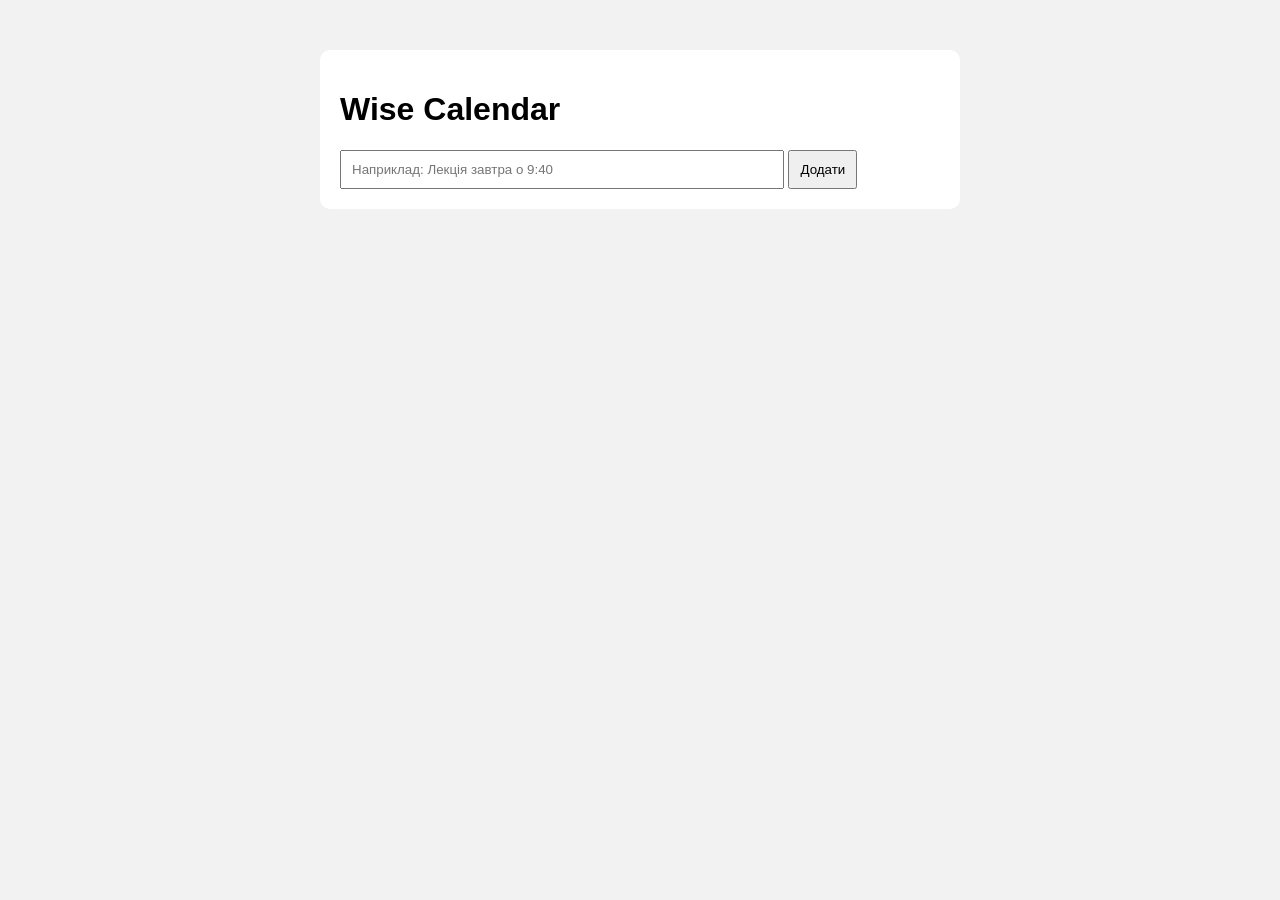
==== src/main/resources/static/index.html @ 531246b0 "Base variant_2" ====
<!DOCTYPE html>
<html lang="uk">
<head>
    <meta charset="UTF-8">
    <title>Wise Calendar</title>
    <link rel="stylesheet" href="style.css">
</head>
<body>

<div class="container">

    <h1>Wise Calendar</h1>

    <input type="text" id="eventInput"
           placeholder="Наприклад: Лекція завтра о 9:40">

    <button onclick="addEvent()">Додати</button>

    <div id="events"></div>

</div>

<script src="script.js"></script>

</body>
</html>
---- src/main/resources/static/style.css ----
body {
    font-family: Arial;
    background: #f2f2f2;
}

.container {
    width: 600px;
    margin: 50px auto;
    background: white;
    padding: 20px;
    border-radius: 10px;
}

input {
    width: 70%;
    padding: 10px;
}

button {
    padding: 10px;
    cursor: pointer;
}

.event {
    margin-top: 15px;
    padding: 10px;
    border: 1px solid gray;
    border-radius: 5px;
}
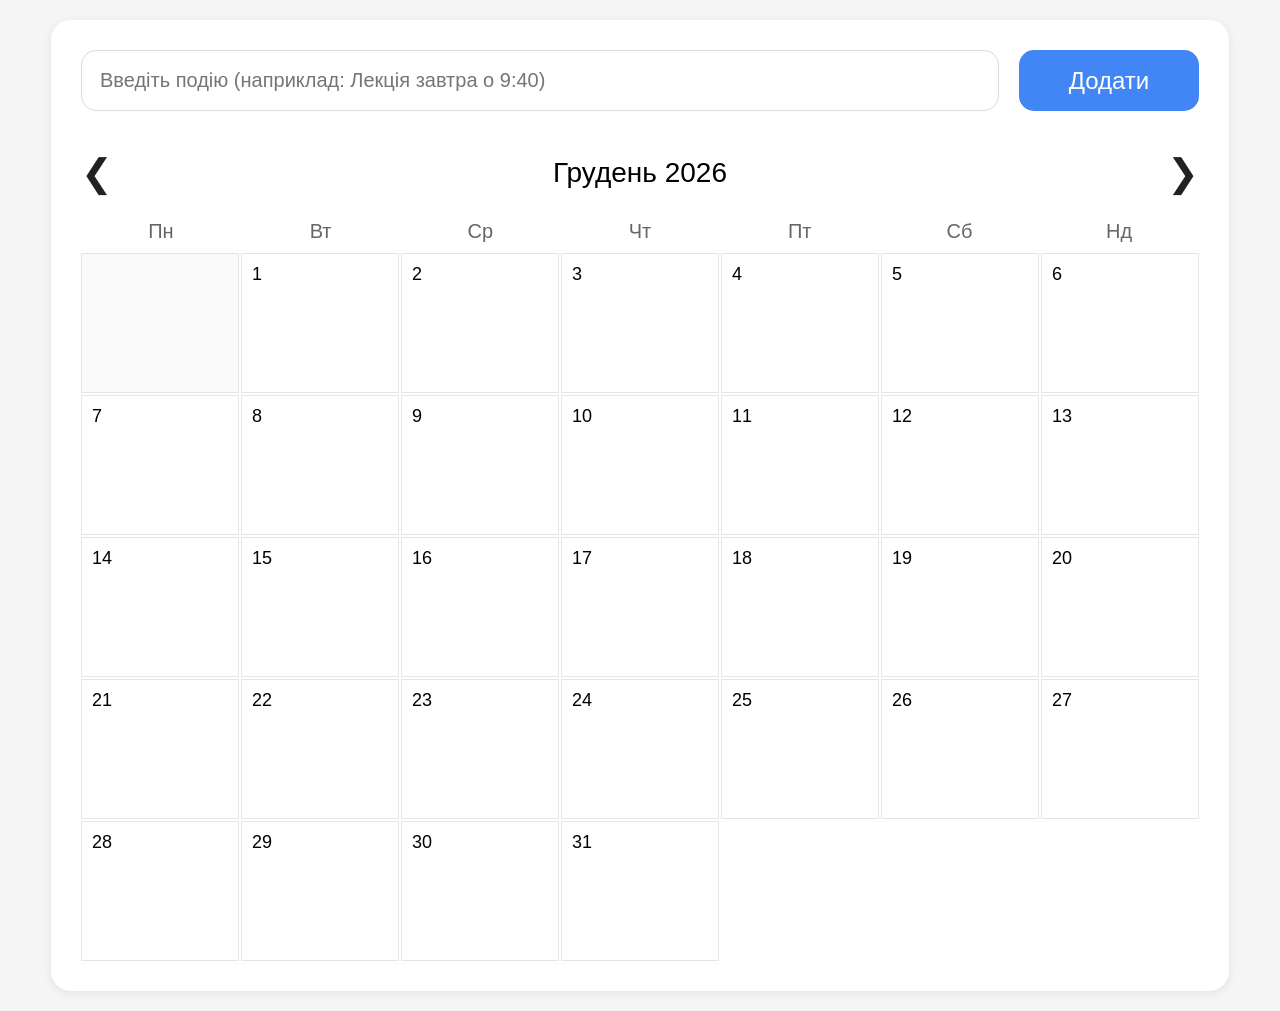
==== commit c9528a36: "Good_frontend" ====
--- a/src/main/resources/static/index.html
+++ b/src/main/resources/static/index.html
@@ -2,21 +2,56 @@
 <html lang="uk">
 <head>
     <meta charset="UTF-8">
-    <title>Wise Calendar</title>
+    <meta name="viewport" content="width=device-width, initial-scale=1.0">
+    <title>WiseCalendar</title>
+
     <link rel="stylesheet" href="style.css">
 </head>
 <body>
 
 <div class="container">
 
-    <h1>Wise Calendar</h1>
+    <div class="top-panel">
 
-    <input type="text" id="eventInput"
-           placeholder="Наприклад: Лекція завтра о 9:40">
+        <input
+                type="text"
+                id="eventInput"
+                placeholder="Введіть подію (наприклад: Лекція завтра о 9:40)"
+        >
 
-    <button onclick="addEvent()">Додати</button>
+        <button onclick="addEvent()">
+            Додати
+        </button>
 
-    <div id="events"></div>
+    </div>
+
+    <div class="calendar-header">
+
+        <button class="arrow-btn" onclick="previousMonth()">
+            &#10094;
+        </button>
+
+        <h2 id="monthYear"></h2>
+
+        <button class="arrow-btn" onclick="nextMonth()">
+            &#10095;
+        </button>
+
+    </div>
+
+    <div class="weekdays">
+
+        <div>Пн</div>
+        <div>Вт</div>
+        <div>Ср</div>
+        <div>Чт</div>
+        <div>Пт</div>
+        <div>Сб</div>
+        <div>Нд</div>
+
+    </div>
+
+    <div id="calendar" class="calendar-grid"></div>
 
 </div>
 
--- a/src/main/resources/static/style.css
+++ b/src/main/resources/static/style.css
@@ -1,29 +1,186 @@
+* {
+    margin: 0;
+    padding: 0;
+    box-sizing: border-box;
+}
+
 body {
-    font-family: Arial;
-    background: #f2f2f2;
+
+    font-family: Arial, sans-serif;
+    background: #f5f5f5;
+
+    padding: 20px;
 }
 
 .container {
-    width: 600px;
-    margin: 50px auto;
+
+    width: 95%;
+    margin: auto;
+
     background: white;
-    padding: 20px;
-    border-radius: 10px;
+
+    border-radius: 20px;
+
+    padding: 30px;
+
+    box-shadow: 0 2px 10px rgba(0,0,0,0.08);
 }
 
-input {
-    width: 70%;
+.top-panel {
+
+    display: flex;
+    gap: 20px;
+
+    margin-bottom: 40px;
+}
+
+#eventInput {
+
+    flex: 1;
+
+    padding: 18px;
+
+    border-radius: 15px;
+
+    border: 1px solid #dcdcdc;
+
+    font-size: 20px;
+}
+
+.top-panel button {
+
+    width: 180px;
+
+    border: none;
+
+    border-radius: 15px;
+
+    background: #4285f4;
+
+    color: white;
+
+    font-size: 24px;
+
+    cursor: pointer;
+
+    transition: 0.2s;
+}
+
+.top-panel button:hover {
+
+    background: #2f6fe0;
+}
+
+.calendar-header {
+
+    display: flex;
+
+    justify-content: space-between;
+
+    align-items: center;
+
+    margin-bottom: 25px;
+}
+
+#monthYear {
+
+    font-size: 28px;
+
+    font-weight: normal;
+}
+
+.arrow-btn {
+
+    border: none;
+
+    background: transparent;
+
+    font-size: 38px;
+
+    cursor: pointer;
+
+    color: #222;
+}
+
+.weekdays {
+
+    display: grid;
+
+    grid-template-columns: repeat(7, 1fr);
+
+    text-align: center;
+
+    margin-bottom: 10px;
+
+    color: #666;
+
+    font-size: 20px;
+}
+
+.calendar-grid {
+
+    display: grid;
+
+    grid-template-columns: repeat(7, 1fr);
+
+    gap: 2px;
+
+    width: 100%;
+}
+
+.day {
+
+    min-height: 140px;
+
+    border: 1px solid #e5e5e5;
+
+    background: white;
+
     padding: 10px;
 }
 
-button {
-    padding: 10px;
-    cursor: pointer;
+.day-number {
+
+    font-size: 18px;
+
+    margin-bottom: 8px;
+}
+
+.empty {
+
+    background: #fafafa;
 }
 
 .event {
-    margin-top: 15px;
-    padding: 10px;
-    border: 1px solid gray;
+
+    background: #4285f4;
+
+    color: white;
+
+    padding: 6px;
+
+    border-radius: 8px;
+
+    margin-top: 5px;
+
+    font-size: 13px;
+}
+
+.delete-btn {
+
+    width: 100%;
+
+    margin-top: 5px;
+
+    border: none;
+
+    background: #ea4335;
+
+    color: white;
+
     border-radius: 5px;
+
+    padding: 4px;
+
+    cursor: pointer;
 }
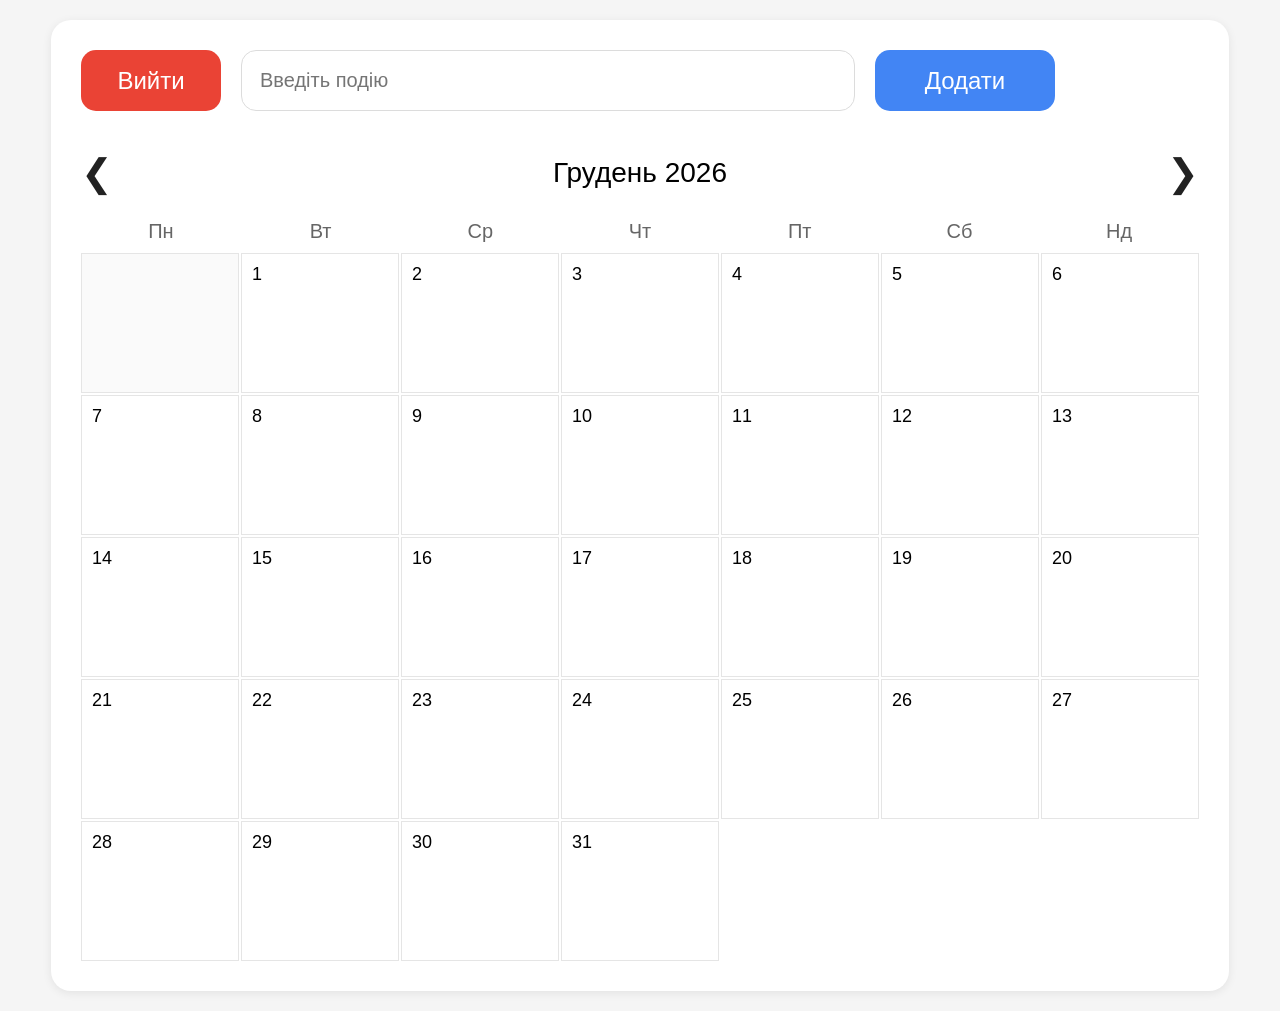
==== commit 3a8cbc9f: "Working_version1" ====
--- a/src/main/resources/static/index.html
+++ b/src/main/resources/static/index.html
@@ -13,10 +13,18 @@
 
     <div class="top-panel">
 
+        <button
+                type="button"
+                class="logout-btn"
+                onclick="logout()"
+        >
+            Вийти
+        </button>
+
         <input
                 type="text"
                 id="eventInput"
-                placeholder="Введіть подію (наприклад: Лекція завтра о 9:40)"
+                placeholder="Введіть подію"
         >
 
         <button onclick="addEvent()">
--- a/src/main/resources/static/style.css
+++ b/src/main/resources/static/style.css
@@ -36,7 +36,7 @@
 
 #eventInput {
 
-    flex: 1;
+    flex: 0.8;
 
     padding: 18px;
 
@@ -183,4 +183,28 @@
     padding: 4px;
 
     cursor: pointer;
+}
+
+.logout-btn {
+
+    width: 140px !important;
+
+    background: #ea4335 !important;
+
+    color: white;
+
+    border: none;
+
+    border-radius: 15px;
+
+    font-size: 20px;
+
+    cursor: pointer;
+
+    transition: 0.2s;
+}
+
+.logout-btn:hover {
+
+    background: #d93025 !important;
 }
